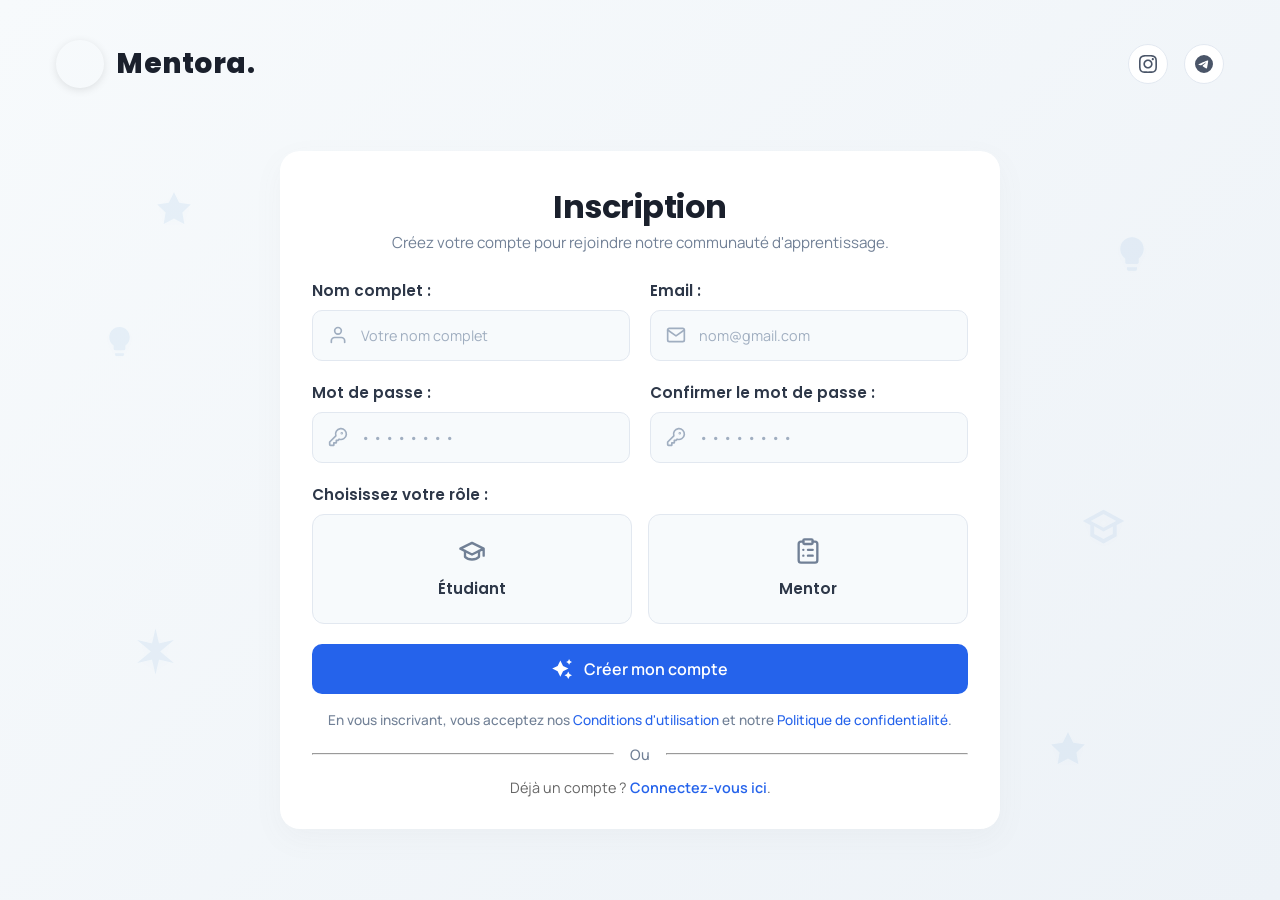
==== Mentora/register.html @ b0e65820 "Initial upload" ====
<!DOCTYPE html>
<html lang="fr">

<head>
    <meta charset="UTF-8" />
    <meta name="viewport" content="width=device-width, initial-scale=1.0" />
    <title>Mentora - Inscription</title>
    <link href="https://fonts.googleapis.com/css2?family=Manrope:wght@200..800&display=swap" rel="stylesheet" />
    <link href="https://fonts.googleapis.com/css2?family=Poppins:wght@300;400;500;600;700&display=swap"
        rel="stylesheet">
    <link rel="stylesheet" href="https://unpkg.com/aos@next/dist/aos.css" />
    <link rel="stylesheet" href="assets/css/register2.css" />
</head>

<body>
    <!-- Animated Background Icons -->
    <div class="bg-icons">
        <div class="floating-icon icon-star-1">
            <svg width="40" height="40" viewBox="0 0 24 24" fill="#2563eb">
                <path
                    d="M12 2l3.09 6.26L22 9.27l-5 4.87 1.18 6.88L12 17.77l-6.18 3.25L7 14.14 2 9.27l6.91-1.01L12 2z" />
            </svg>
        </div>
        <div class="floating-icon icon-bulb-1">
            <svg width="40" height="40" viewBox="0 0 24 24" fill="#2563eb">
                <path
                    d="M9 21c0 .5.4 1 1 1h4c.6 0 1-.5 1-1v-1H9v1zm3-19C8.1 2 5 5.1 5 9c0 2.4 1.2 4.5 3 5.7V17c0 .5.4 1 1 1h6c.6 0 1-.5 1-1v-2.3c1.8-1.3 3-3.4 3-5.7 0-3.9-3.1-7-7-7z" />
            </svg>
        </div>
        <div class="floating-icon icon-rocket-1">
            <svg width="55" height="55" viewBox="0 0 24 24" fill="#2563eb">
                <path d="M12 2L13.5 8.5L20 7L14 12L20 17L13.5 15.5L12 22L10.5 15.5L4 17L10 12L4 7L10.5 8.5L12 2Z" />
            </svg>
        </div>
        <div class="floating-icon icon-grad-1">
            <svg width="45" height="45" viewBox="0 0 24 24" fill="#2563eb">
                <path
                    d="M12 3L1 9l4 2.18v6L12 21l7-3.82v-6L23 9l-11-6zM18.82 9L12 12.72L5.18 9L12 5.28L18.82 9zM17 15.99L12 18.72L7 15.99v-4.27L12 14.72l5-2.73v4.27z" />
            </svg>
        </div>
        <div class="floating-icon icon-star-2">
            <svg width="40" height="40" viewBox="0 0 24 24" fill="#2563eb">
                <path
                    d="M12 2l3.09 6.26L22 9.27l-5 4.87 1.18 6.88L12 17.77l-6.18 3.25L7 14.14 2 9.27l6.91-1.01L12 2z" />
            </svg>
        </div>
        <div class="floating-icon icon-bulb-2">
            <svg width="35" height="35" viewBox="0 0 24 24" fill="#2563eb">
                <path
                    d="M9 21c0 .5.4 1 1 1h4c.6 0 1-.5 1-1v-1H9v1zm3-19C8.1 2 5 5.1 5 9c0 2.4 1.2 4.5 3 5.7V17c0 .5.4 1 1 1h6c.6 0 1-.5 1-1v-2.3c1.8-1.3 3-3.4 3-5.7 0-3.9-3.1-7-7-7z" />
            </svg>
        </div>
    </div>

     <!-- Fixed Large Student Image -->
     <!-- <div class="fixed-student-image">
        <img src="assets/images/4454-removebg-preview.png" class="student-image"
             data-aos="fade-up" data-aos-duration="1600"
            alt="College Student Sketch" />
    </div> -->

    <!-- Header with Logo and Social Icons -->
    <div class="header">
        <div class="logo-container">
            <div class="logo-icon"></div>
            <span class="logo-text">Mentora.</span>
        </div>

        <div class="social-icons">
            <a href="#" class="social-icon instagram" aria-label="Instagram">
                <svg viewBox="0 0 24 24" fill="currentColor">
                    <path
                        d="M12 2.163c3.204 0 3.584.012 4.85.07 3.252.148 4.771 1.691 4.919 4.919.058 1.265.069 1.645.069 4.849 0 3.205-.012 3.584-.069 4.849-.149 3.225-1.664 4.771-4.919 4.919-1.266.058-1.644.07-4.85.07-3.204 0-3.584-.012-4.849-.07-3.26-.149-4.771-1.699-4.919-4.92-.058-1.265-.07-1.644-.07-4.849 0-3.204.013-3.583.07-4.849.149-3.227 1.664-4.771 4.919-4.919 1.266-.057 1.645-.069 4.849-.069zm0-2.163c-3.259 0-3.667.014-4.947.072-4.358.2-6.78 2.618-6.98 6.98-.059 1.281-.073 1.689-.073 4.948 0 3.259.014 3.668.072 4.948.2 4.358 2.618 6.78 6.98 6.98 1.281.058 1.689.072 4.948.072 3.259 0 3.668-.014 4.948-.072 4.354-.2 6.782-2.618 6.979-6.98.059-1.28.073-1.689.073-4.948 0-3.259-.014-3.667-.072-4.947-.196-4.354-2.617-6.78-6.979-6.98-1.281-.059-1.69-.073-4.949-.073zm0 5.838c-3.403 0-6.162 2.759-6.162 6.162s2.759 6.163 6.162 6.163 6.162-2.759 6.162-6.163c0-3.403-2.759-6.162-6.162-6.162zm0 10.162c-2.209 0-4-1.79-4-4 0-2.209 1.791-4 4-4s4 1.791 4 4c0 2.21-1.791 4-4 4zm6.406-11.845c-.796 0-1.441.645-1.441 1.44s.645 1.44 1.441 1.44c.795 0 1.439-.645 1.439-1.44s-.644-1.44-1.439-1.44z" />
                </svg>
            </a>
            <a href="#" class="social-icon telegram" aria-label="Telegram">
                <svg viewBox="0 0 24 24" fill="currentColor">
                    <path
                        d="M11.944 0A12 12 0 0 0 0 12a12 12 0 0 0 12 12 12 12 0 0 0 12-12A12 12 0 0 0 12 0a12 12 0 0 0-.056 0zm4.962 7.224c.1-.002.321.023.465.14a.506.506 0 0 1 .171.325c.016.093.036.306.02.472-.18 1.898-.962 6.502-1.36 8.627-.168.9-.499 1.201-.82 1.23-.696.065-1.225-.46-1.9-.902-1.056-.693-1.653-1.124-2.678-1.8-1.185-.78-.417-1.21.258-1.91.177-.184 3.247-2.977 3.307-3.23.007-.032.014-.15-.056-.212s-.174-.041-.249-.024c-.106.024-1.793 1.14-5.061 3.345-.48.33-.913.49-1.302.48-.428-.008-1.252-.241-1.865-.44-.752-.245-1.349-.374-1.297-.789.027-.216.325-.437.893-.663 3.498-1.524 5.83-2.529 6.998-3.014 3.332-1.386 4.025-1.627 4.476-1.635z" />
                </svg>
            </a>
        </div>
    </div>

    <div class="main-content">
        <div class="container" data-aos="fade-down" data-aos-duration="1600">
            <div class="title_container">
                <h2 class="title">Inscription</h2>
                <span class="subtitle">Créez votre compte pour rejoindre notre communauté d'apprentissage.</span>
            </div>

            <form action="register.php" method="post">
                <!-- Row 1: Nom et Email -->
                <div class="form-row">
                    <div class="input-group">
                        <label class="input-label">Nom complet :</label>
                        <div class="relative">
                            <input type="text" name="fullname" placeholder="Votre nom complet" required />
                            <div>
                                <svg xmlns="http://www.w3.org/2000/svg" fill="none" stroke="currentColor"
                                    stroke-width="2" stroke-linecap="round" stroke-linejoin="round" viewBox="0 0 24 24">
                                    <path d="M20 21v-2a4 4 0 0 0-4-4H8a4 4 0 0 0-4 4v2"></path>
                                    <circle cx="12" cy="7" r="4"></circle>
                                </svg>
                            </div>
                        </div>
                    </div>

                    <div class="input-group">
                        <label class="input-label">Email :</label>
                        <div class="relative">
                            <input type="email" name="email" placeholder="nom@gmail.com" required />
                            <div>
                                <svg xmlns="http://www.w3.org/2000/svg" fill="none" stroke="currentColor"
                                    stroke-width="2" stroke-linecap="round" stroke-linejoin="round" viewBox="0 0 24 24">
                                    <path
                                        d="M4 4h16c1.1 0 2 .9 2 2v12c0 1.1-.9 2-2 2H4c-1.1 0-2-.9-2-2V6c0-1.1.9-2 2-2z">
                                    </path>
                                    <polyline points="22,6 12,13 2,6"></polyline>
                                </svg>
                            </div>
                        </div>
                    </div>
                </div>

                <!-- Row 2: Password inputs -->
                <div class="form-row">
                    <div class="input-group">
                        <label class="input-label">Mot de passe :</label>
                        <div class="relative">
                            <input type="password" name="password" placeholder="• • • • • • • •" required
                                minlength="6" />
                            <div>
                                <svg xmlns="http://www.w3.org/2000/svg" fill="none" stroke="currentColor"
                                    stroke-width="2" stroke-linecap="round" stroke-linejoin="round" viewBox="0 0 24 24">
                                    <path d="M2 18v3c0 .6.4 1 1 1h4v-3h3v-3h2l1.4-1.4a6.5 6.5 0 1 0-4-4Z"></path>
                                    <circle cx="16.5" cy="7.5" r=".5"></circle>
                                </svg>
                            </div>
                        </div>
                    </div>

                    <div class="input-group">
                        <label class="input-label">Confirmer le mot de passe :</label>
                        <div class="relative">
                            <input type="password" name="confirm_password" placeholder="• • • • • • • •" required />
                            <div>
                                <svg xmlns="http://www.w3.org/2000/svg" fill="none" stroke="currentColor"
                                    stroke-width="2" stroke-linecap="round" stroke-linejoin="round" viewBox="0 0 24 24">
                                    <path d="M2 18v3c0 .6.4 1 1 1h4v-3h3v-3h2l1.4-1.4a6.5 6.5 0 1 0-4-4Z"></path>
                                    <circle cx="16.5" cy="7.5" r=".5"></circle>
                                </svg>
                            </div>
                        </div>
                    </div>
                </div>

                <!-- Row 3: Role selection -->
                <div class="input-group">
                    <label class="input-label">Choisissez votre rôle :</label>
                    <div class="role-selection">
                        <div class="role-options">
                            <div class="role-option">
                                <input type="radio" name="role" value="etudiant" id="etudiant" required />
                                <label for="etudiant" class="role-card">
                                    <svg xmlns="http://www.w3.org/2000/svg" fill="none" stroke="currentColor"
                                        stroke-width="2" stroke-linecap="round" stroke-linejoin="round"
                                        viewBox="0 0 24 24">
                                        <path d="M22 10v6M2 10l10-5 10 5-10 5z"></path>
                                        <path d="M6 12v5c3 3 9 3 12 0v-5"></path>
                                    </svg>
                                    <span>Étudiant</span>
                                </label>
                            </div>
                            <div class="role-option">
                                <input type="radio" name="role" value="mentor" id="mentor" />
                                <label for="mentor" class="role-card">
                                    <svg xmlns="http://www.w3.org/2000/svg" fill="none" stroke="currentColor"
                                        stroke-width="2" stroke-linecap="round" stroke-linejoin="round"
                                        viewBox="0 0 24 24">
                                        <path
                                            d="M16 4h2a2 2 0 0 1 2 2v14a2 2 0 0 1-2 2H6a2 2 0 0 1-2-2V6a2 2 0 0 1 2-2h2">
                                        </path>
                                        <rect x="8" y="2" width="8" height="4" rx="1" ry="1"></rect>
                                        <path d="M12 11h4"></path>
                                        <path d="M12 16h4"></path>
                                        <path d="M8 11h.01"></path>
                                        <path d="M8 16h.01"></path>
                                    </svg>
                                    <span>Mentor</span>
                                </label>
                            </div>
                        </div>
                    </div>
                </div>

                <!-- <input type="submit" value="Créer mon compte" /> -->
                <!-- From Uiverse.io by AlimurtuzaCodes -->
                <button class="btn">
                    <svg height="24" width="24" fill="#FFFFFF" viewBox="0 0 24 24" data-name="Layer 1" id="Layer_1"
                        class="sparkle">
                        <path
                            d="M10,21.236,6.755,14.745.264,11.5,6.755,8.255,10,1.764l3.245,6.491L19.736,11.5l-6.491,3.245ZM18,21l1.5,3L21,21l3-1.5L21,18l-1.5-3L18,18l-3,1.5ZM19.333,4.667,20.5,7l1.167-2.333L24,3.5,21.667,2.333,20.5,0,19.333,2.333,17,3.5Z">
                        </path>
                    </svg>

                    <span class="text">Créer mon compte</span>
                </button>
            </form>

            <div class="terms">
                En vous inscrivant, vous acceptez nos <a href="#">Conditions d'utilisation</a> et notre <a
                    href="#">Politique de confidentialité</a>.
            </div>

            <div class="separator">
                <hr class="line" /><span>Ou</span>
                <hr class="line" />
            </div>

            <p class="switch-form">
                Déjà un compte ? <a href="login.html">Connectez-vous ici</a>.
            </p>
        </div>
    </div>

    <script src="https://unpkg.com/aos@next/dist/aos.js"></script>
    <script>
        AOS.init();

        // Validation du mot de passe
        document.querySelector('form').addEventListener('submit', function (e) {
            const password = document.querySelector('input[name="password"]').value;
            const confirmPassword = document.querySelector('input[name="confirm_password"]').value;

            if (password !== confirmPassword) {
                e.preventDefault();
                alert('Les mots de passe ne correspondent pas.');
                return false;
            }

            const role = document.querySelector('input[name="role"]:checked');
            if (!role) {
                e.preventDefault();
                alert('Veuillez sélectionner un rôle.');
                return false;
            }
        });
    </script>
</body>

</html>
---- Mentora/assets/css/register2.css ----
* {
    box-sizing: border-box;
    margin: 0;
    padding: 0;
    font-family: 'Manrope', sans-serif;
}

body {
    background: linear-gradient(135deg, #f7fafc 0%, #edf2f7 100%);
    min-height: 100vh;
    display: flex;
    flex-direction: column;
    padding: 1.5rem;
    overflow-x: hidden;
}

/* Header with Logo and Social Icons */
.header {
    display: flex;
    justify-content: space-between;
    align-items: center;
    padding: 1rem 2rem;
    z-index: 10;
}

.logo-container {
    display: flex;
    align-items: center;
    gap: 0.75rem;
}

.logo-icon {
    width: 48px;
    height: 48px;
    background: url('/assets/images/White_Tower_Symbol.webp') no-repeat center center;
    background-size: cover;
    border-radius: 50%;
    box-shadow: 0 2px 8px rgba(0, 0, 0, 0.1);
}

.logo-text {
    font-size: 1.75rem;
    font-weight: 800;
    color: #1a202c;
    font-family: 'Poppins', sans-serif;
    letter-spacing: 0.5px;
}

.social-icons {
    display: flex;
    gap: 1rem;
}

.social-icon {
    width: 40px;
    height: 40px;
    border-radius: 50%;
    display: flex;
    align-items: center;
    justify-content: center;
    background: #ffffff;
    border: 1px solid #e2e8f0;
    color: #4a5568;
    transition: all 0.3s ease;
    text-decoration: none;
}

.social-icon.instagram:hover {
    border-color: #e53e3e;
    color: #e53e3e;
    transform: translateY(-3px);
    box-shadow: 0 4px 12px rgba(229, 62, 62, 0.2);
}

.social-icon.telegram:hover {
    border-color: #2b6cb0;
    color: #2b6cb0;
    transform: translateY(-3px);
    box-shadow: 0 4px 12px rgba(43, 108, 176, 0.2);
}

.social-icon svg {
    width: 18px;
    height: 18px;
}

/* Main content container */
.main-content {
    flex: 1;
    display: flex;
    justify-content: center;
    align-items: center;
    margin-bottom: 2rem;
}

/* Container */
.container {
    width: 100%;
    max-width: 720px;
    padding: 2rem;
    background: #ffffff;
    border-radius: 20px;
    box-shadow: 0 10px 30px rgba(109, 109, 109, 0.05);
    margin: 0 auto;
    margin-top: 2rem;
}

/* Title Section */
.title_container {
    text-align: center;
    margin-bottom: 1.5rem;
}

.title {
    font-size: 2rem;
    font-weight: 700;
    color: #1a202c;
    font-family: 'Poppins', sans-serif;
    letter-spacing: -0.5px;
}

.subtitle {
    font-size: 0.95rem;
    color: #718096;
    line-height: 1.5;
    font-family: 'Manrope', sans-serif;
    margin-bottom: 1.7rem;
}

/* Form Layout */
form {
    display: flex;
    flex-direction: column;
    gap: 1.25rem;
}

/* Row layouts */
.form-row {
    display: flex;
    gap: 1.25rem;
}

/* Input Groups */
.input-group {
    flex: 1;
    display: flex;
    flex-direction: column;
    gap: 0.5rem;
}

.input-label {
    font-size: 0.95rem;
    font-weight: 600;
    color: #2d3748;
    font-family: 'Poppins', sans-serif;
}

/* Input Container */
.relative {
    position: relative;
}

input[type="text"],
input[type="email"],
input[type="password"] {
    padding: 0.875rem 0.875rem 0.875rem 3rem;
    width: 100%;
    background: #f7fafc;
    border: 1px solid #e2e8f0;
    border-radius: 10px;
    font-size: 0.95rem;
    color: #2d3748;
    transition: all 0.3s ease;
}

input[type="text"]:focus,
input[type="email"]:focus,
input[type="password"]:focus {
    outline: none;
    border-color: #3182ce;
    background: #ffffff;
    box-shadow: 0 0 0 4px rgba(49, 130, 206, 0.1);
}

/* Icons */
.relative svg {
    position: absolute;
    left: 1rem;
    top: 50%;
    transform: translateY(-50%);
    width: 20px;
    height: 20px;
    color: #a0aec0;
    transition: color 0.3s ease;
}

input:focus+div svg {
    color: #3182ce;
}

/* Role Selection Styles */
.role-selection {
    width: 100%;
}

.role-options {
    display: flex;
    gap: 1rem;
}

.role-option {
    flex: 1;
}

.role-option input[type="radio"] {
    display: none;
}

.role-card {
    display: flex;
    flex-direction: column;
    align-items: center;
    justify-content: center;
    padding: 1.25rem;
    background: #f7fafc;
    border: 1px solid #e2e8f0;
    border-radius: 12px;
    cursor: pointer;
    transition: all 0.3s ease;
    gap: 0.75rem;
    height: 110px;
    text-align: center;
}

.role-card:hover {
    border-color: #3182ce;
    background: #ebf8ff;
    transform: translateY(-3px);
    box-shadow: 0 4px 12px rgba(49, 130, 206, 0.1);
}

.role-option input[type="radio"]:checked+.role-card {
    border-color: #3182ce;
    background: #ebf8ff;
    box-shadow: 0 0 0 4px rgba(49, 130, 206, 0.1);
}

.role-card svg {
    width: 28px;
    height: 28px;
    color: #718096;
}

.role-option input[type="radio"]:checked+.role-card svg {
    color: #3182ce;
}

.role-card span {
    font-size: 0.95rem;
    font-weight: 600;
    color: #2d3748;
    font-family: 'Poppins', sans-serif;
}

.role-option input[type="radio"]:checked+.role-card span {
    color: #3182ce;
}

/* Submit Button */
input[type="submit"] {
    padding: 0.875rem;
    background: #2563eb;
    color: #ffffff;
    font-size: 1rem;
    font-weight: 600;
    border: none;
    border-radius: 10px;
    cursor: pointer;
    transition: all 0.3s ease;
}

input[type="submit"]:hover {
    background: #1d4ed8;
    transform: translateY(-2px);
    box-shadow: 0 4px 12px rgba(49, 130, 206, 0.2);
}

/* Uiverse Button */
.btn {
    padding: 0.875rem;
    width: 100%;
    background: #2563eb;
    border: none;
    border-radius: 10px;
    display: flex;
    justify-content: center;
    align-items: center;
    gap: 12px;
    cursor: pointer;
    transition: all 450ms ease-in-out;
}

.sparkle {
    fill: #ffffff;
    width: 20px;
    height: 20px;
    transition: all 800ms ease;
}

.text {
    font-weight: 600;
    color: #ffffff;
    font-size: 1rem;
    font-family: 'Manrope', sans-serif;
}

.btn:hover {
    background: linear-gradient(90deg, #3a6dd8 0%, #3f79f6 100%);
    transform: translateY(-2px);
}

.btn:hover .text {
    color: white;
}

.btn:hover .sparkle {
    fill: white;
    transform: scale(1.2);
}

/* Placeholder */
input::placeholder {
    font-size: 0.9rem;
    color: #a0aec0;
    font-family: 'Manrope', sans-serif;
}

/* Separator */
.separator {
    display: flex;
    align-items: center;
    margin: 0.9rem 0;
    color: #718096;
    font-size: 0.9rem;
}

.separator .line {
    flex: 1;
    height: 1px;
    background: #e2e8f0;
}

.separator span {
    margin: 0 1rem;
    font-weight: 500;
}

/* Switch form link */
.switch-form {
    text-align: center;
    font-size: 0.9rem;
    color: #666;
}

.switch-form a {
    color: #2563eb;
    text-decoration: none;
    font-weight: 600;
    position: relative;
}

.switch-form a::after {
    content: '';
    position: absolute;
    width: 0;
    height: 2px;
    bottom: -2px;
    left: 0;
    background-color: #2563eb;
    transition: width 0.3s ease;
}

.switch-form a:hover::after {
    width: 100%;
}

/* Terms & Conditions */
.terms {
    font-size: 0.85rem;
    color: #718096;
    text-align: center;
    line-height: 1.5;
    margin-top: 1rem;
    font-weight: 500;
}

.terms a {
    color: #2563eb;
    text-decoration: none;
    font-weight: 500;
    position: relative;
}

.terms a:hover {
    text-decoration: underline;
}

/* Animated Background Icons */
.bg-icons {
    position: fixed;
    top: 1%;
    left: 0;
    width: 100%;
    height: 100%;
    pointer-events: none;
    z-index: 1;
    opacity: 0.08;
}

.floating-icon {
    position: absolute;
    animation: float 8s ease-in-out infinite;
    filter: drop-shadow(0 2px 4px rgba(49, 130, 206, 0.2));
}

.floating-icon svg {
    fill: #3182ce;
}

.floating-icon:nth-child(2) {
    animation-delay: -1.5s;
}

.floating-icon:nth-child(3) {
    animation-delay: -3s;
}

.floating-icon:nth-child(4) {
    animation-delay: -0.5s;
}

.floating-icon:nth-child(5) {
    animation-delay: -2.5s;
}

.floating-icon:nth-child(6) {
    animation-delay: -4s;
}

@keyframes float {

    0%,
    100% {
        transform: translateY(0) rotate(0deg) scale(1);
    }

    50% {
        transform: translateY(-25px) rotate(90deg) scale(1.05);
    }
}

.icon-star-1 {
    top: 20%;
    left: 12%;
}

.icon-bulb-1 {
    top: 25%;
    right: 10%;
}

.icon-rocket-1 {
    bottom: 25%;
    left: 10%;
}

.icon-grad-1 {
    top: 55%;
    right: 12%;
}

.icon-star-2 {
    bottom: 15%;
    right: 15%;
}

.icon-bulb-2 {
    top: 35%;
    left: 8%;
}

/* Responsive Design */
@media (max-width: 768px) {
    .form-row {
        flex-direction: column;
        gap: 1rem;
    }

    .role-options {
        flex-direction: column;
        gap: 0.75rem;
    }

    .container {
        max-width: 540px;
        padding: 1.5rem;
    }
}

@media (max-width: 480px) {
    body {
        padding: 1rem;
    }

    .header {
        padding: 0.75rem 1rem;
    }

    .container {
        padding: 1.25rem;
        max-width: 100%;
    }

    .title {
        font-size: 1.75rem;
    }

    .role-card {
        height: 100px;
        padding: 1rem;
    }
}

/* Fixed Large Student Image */
/* .fixed-student-image {
    position: fixed;
    bottom: 20px;
    right: -140px;
    z-index: 1;
    opacity: 0.7;
    transition: all 0.3s ease;
}

.fixed-student-image img {
    width: 400px;
    height: 400px;
    object-fit: cover;
    border-radius: 15px;
    box-shadow: 0 8px 25px rgba(0, 0, 0, 0.15);
} */
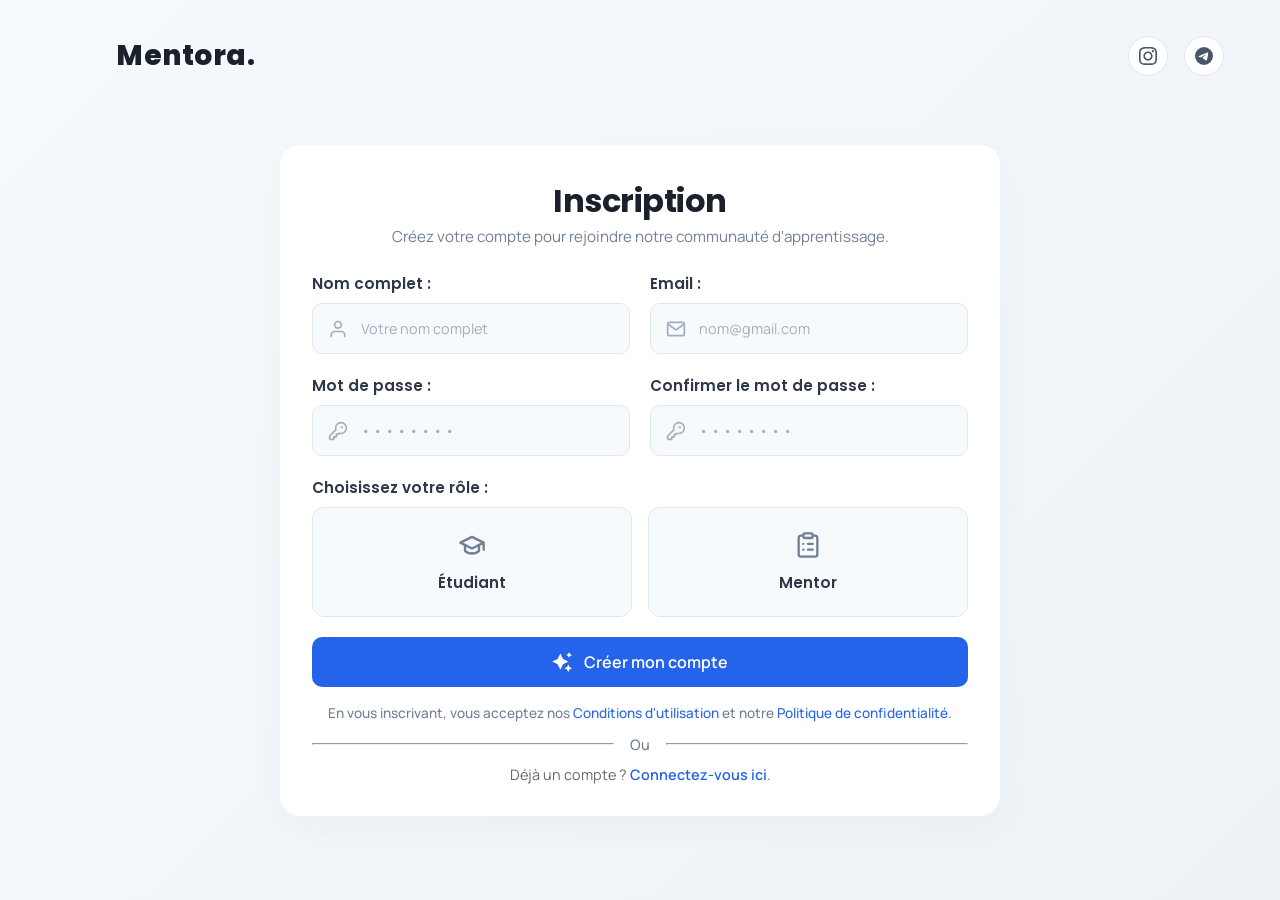
==== commit 87e56d34: "Initial Upload" ====
--- a/Mentora/register.html
+++ b/Mentora/register.html
@@ -14,7 +14,7 @@
 
 <body>
     <!-- Animated Background Icons -->
-    <div class="bg-icons">
+    <!-- <div class="bg-icons">
         <div class="floating-icon icon-star-1">
             <svg width="40" height="40" viewBox="0 0 24 24" fill="#2563eb">
                 <path
@@ -50,13 +50,18 @@
                     d="M9 21c0 .5.4 1 1 1h4c.6 0 1-.5 1-1v-1H9v1zm3-19C8.1 2 5 5.1 5 9c0 2.4 1.2 4.5 3 5.7V17c0 .5.4 1 1 1h6c.6 0 1-.5 1-1v-2.3c1.8-1.3 3-3.4 3-5.7 0-3.9-3.1-7-7-7z" />
             </svg>
         </div>
-    </div>
-
-     <!-- Fixed Large Student Image -->
-     <!-- <div class="fixed-student-image">
-        <img src="assets/images/4454-removebg-preview.png" class="student-image"
-             data-aos="fade-up" data-aos-duration="1600"
-            alt="College Student Sketch" />
+    </div> -->
+
+    <!-- Fixed Large Student Image -->
+    <!-- <div class="fixed-student-image">
+        <img src="assets/images/4454-removebg-preview.png" class="student-image" data-aos="fade-up"
+            data-aos-duration="1600" alt="College Student Sketch" />
+    </div> -->
+
+    <!-- Fixed Large Student Image -->
+    <!-- <div class="fixed-student-image2">
+        <img src="assets/images/4101-removebg-preview.png" class="student-image" data-aos="fade-up"
+            data-aos-duration="1600" alt="College Student Sketch" />
     </div> -->
 
     <!-- Header with Logo and Social Icons -->
--- a/Mentora/assets/css/register2.css
+++ b/Mentora/assets/css/register2.css
@@ -19,7 +19,7 @@
     display: flex;
     justify-content: space-between;
     align-items: center;
-    padding: 1rem 2rem;
+    padding: 0.5rem 2rem;
     z-index: 10;
 }
 
@@ -35,7 +35,7 @@
     background: url('/assets/images/White_Tower_Symbol.webp') no-repeat center center;
     background-size: cover;
     border-radius: 50%;
-    box-shadow: 0 2px 8px rgba(0, 0, 0, 0.1);
+    /* box-shadow: 0 2px 8px rgba(0, 0, 0, 0.1); */
 }
 
 .logo-text {
@@ -102,7 +102,7 @@
     border-radius: 20px;
     box-shadow: 0 10px 30px rgba(109, 109, 109, 0.05);
     margin: 0 auto;
-    margin-top: 2rem;
+    margin-top: 1.8rem;
 }
 
 /* Title Section */
@@ -339,7 +339,7 @@
 .separator {
     display: flex;
     align-items: center;
-    margin: 0.9rem 0;
+    margin: 0.7rem 0;
     color: #718096;
     font-size: 0.9rem;
 }
@@ -532,19 +532,38 @@
 }
 
 /* Fixed Large Student Image */
-/* .fixed-student-image {
+.fixed-student-image {
     position: fixed;
     bottom: 20px;
-    right: -140px;
+    right: -125px;
+    /* left: -35px; */
     z-index: 1;
-    opacity: 0.7;
+    /* opacity: 0.7; */
     transition: all 0.3s ease;
 }
 
 .fixed-student-image img {
     width: 400px;
-    height: 400px;
+    height: 500px;
     object-fit: cover;
     border-radius: 15px;
-    box-shadow: 0 8px 25px rgba(0, 0, 0, 0.15);
-} */+    /* box-shadow: 0 8px 25px rgba(0, 0, 0, 0.15); */
+}
+
+/*  */
+.fixed-student-image2 {
+    position: fixed;
+    top: 140px;
+    left: -45px;
+    z-index: 1;
+    /* opacity: 0.7; */
+    transition: all 0.3s ease;
+}
+
+.fixed-student-image2 img {
+    width: 340px;
+    height: 340px;
+    object-fit: cover;
+    border-radius: 15px;
+    /* box-shadow: 0 8px 25px rgba(0, 0, 0, 0.15); */
+}
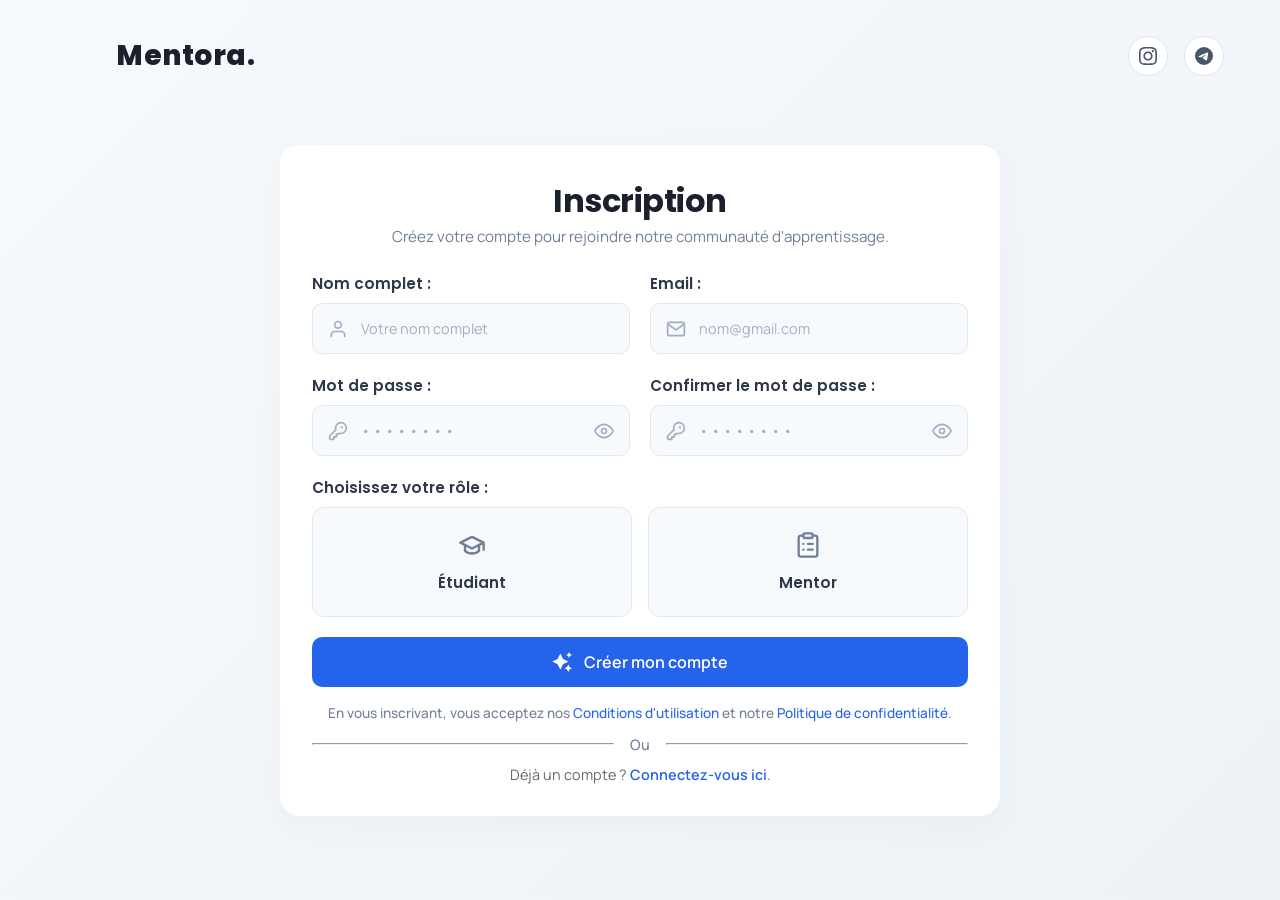
==== commit e1fb1688: "Initial upload" ====
--- a/Mentora/register.html
+++ b/Mentora/register.html
@@ -133,8 +133,8 @@
                     <div class="input-group">
                         <label class="input-label">Mot de passe :</label>
                         <div class="relative">
-                            <input type="password" name="password" placeholder="• • • • • • • •" required
-                                minlength="6" />
+                            <input type="password" name="password" id="passwordInput" placeholder="• • • • • • • •"
+                                required minlength="6" />
                             <div>
                                 <svg xmlns="http://www.w3.org/2000/svg" fill="none" stroke="currentColor"
                                     stroke-width="2" stroke-linecap="round" stroke-linejoin="round" viewBox="0 0 24 24">
@@ -142,13 +142,21 @@
                                     <circle cx="16.5" cy="7.5" r=".5"></circle>
                                 </svg>
                             </div>
+                            <!-- Eye Toggle Icon for password -->
+                            <svg class="eye-toggle" id="eyeToggle1" xmlns="http://www.w3.org/2000/svg" fill="none"
+                                stroke="currentColor" stroke-width="2" stroke-linecap="round" stroke-linejoin="round"
+                                viewBox="0 0 24 24">
+                                <path d="M1 12s4-8 11-8 11 8 11 8-4 8-11 8-11-8-11-8z"></path>
+                                <circle cx="12" cy="12" r="3"></circle>
+                            </svg>
                         </div>
                     </div>
 
                     <div class="input-group">
                         <label class="input-label">Confirmer le mot de passe :</label>
                         <div class="relative">
-                            <input type="password" name="confirm_password" placeholder="• • • • • • • •" required />
+                            <input type="password" name="confirm_password" id="confirmPasswordInput"
+                                placeholder="• • • • • • • •" required />
                             <div>
                                 <svg xmlns="http://www.w3.org/2000/svg" fill="none" stroke="currentColor"
                                     stroke-width="2" stroke-linecap="round" stroke-linejoin="round" viewBox="0 0 24 24">
@@ -156,6 +164,13 @@
                                     <circle cx="16.5" cy="7.5" r=".5"></circle>
                                 </svg>
                             </div>
+                            <!-- Eye Toggle Icon for confirm password -->
+                            <svg class="eye-toggle" id="eyeToggle2" xmlns="http://www.w3.org/2000/svg" fill="none"
+                                stroke="currentColor" stroke-width="2" stroke-linecap="round" stroke-linejoin="round"
+                                viewBox="0 0 24 24">
+                                <path d="M1 12s4-8 11-8 11 8 11 8-4 8-11 8-11-8-11-8z"></path>
+                                <circle cx="12" cy="12" r="3"></circle>
+                            </svg>
                         </div>
                     </div>
                 </div>
@@ -199,8 +214,6 @@
                     </div>
                 </div>
 
-                <!-- <input type="submit" value="Créer mon compte" /> -->
-                <!-- From Uiverse.io by AlimurtuzaCodes -->
                 <button class="btn">
                     <svg height="24" width="24" fill="#FFFFFF" viewBox="0 0 24 24" data-name="Layer 1" id="Layer_1"
                         class="sparkle">
@@ -233,22 +246,47 @@
     <script>
         AOS.init();
 
-        // Validation du mot de passe
-        document.querySelector('form').addEventListener('submit', function (e) {
-            const password = document.querySelector('input[name="password"]').value;
-            const confirmPassword = document.querySelector('input[name="confirm_password"]').value;
-
-            if (password !== confirmPassword) {
-                e.preventDefault();
-                alert('Les mots de passe ne correspondent pas.');
-                return false;
+        // Password eye toggle functionality for both inputs
+        const passwordInput = document.getElementById('passwordInput');
+        const confirmPasswordInput = document.getElementById('confirmPasswordInput');
+        const eyeToggle1 = document.getElementById('eyeToggle1');
+        const eyeToggle2 = document.getElementById('eyeToggle2');
+
+        // Toggle for first password input
+        eyeToggle1.addEventListener('click', function () {
+            if (passwordInput.type === 'password') {
+                passwordInput.type = 'text';
+                // Change to eye-off icon
+                eyeToggle1.innerHTML = `
+                    <path d="M17.94 17.94A10.07 10.07 0 0 1 12 20c-7 0-11-8-11-8a18.45 18.45 0 0 1 5.06-5.94M9.9 4.24A9.12 9.12 0 0 1 12 4c7 0 11 8 11 8a18.5 18.5 0 0 1-2.16 3.19m-6.72-1.07a3 3 0 1 1-4.24-4.24"></path>
+                    <line x1="1" y1="1" x2="23" y2="23"></line>
+                `;
+            } else {
+                passwordInput.type = 'password';
+                // Change back to eye icon
+                eyeToggle1.innerHTML = `
+                    <path d="M1 12s4-8 11-8 11 8 11 8-4 8-11 8-11-8-11-8z"></path>
+                    <circle cx="12" cy="12" r="3"></circle>
+                `;
             }
-
-            const role = document.querySelector('input[name="role"]:checked');
-            if (!role) {
-                e.preventDefault();
-                alert('Veuillez sélectionner un rôle.');
-                return false;
+        });
+
+        // Toggle for confirm password input
+        eyeToggle2.addEventListener('click', function () {
+            if (confirmPasswordInput.type === 'password') {
+                confirmPasswordInput.type = 'text';
+                // Change to eye-off icon
+                eyeToggle2.innerHTML = `
+                    <path d="M17.94 17.94A10.07 10.07 0 0 1 12 20c-7 0-11-8-11-8a18.45 18.45 0 0 1 5.06-5.94M9.9 4.24A9.12 9.12 0 0 1 12 4c7 0 11 8 11 8a18.5 18.5 0 0 1-2.16 3.19m-6.72-1.07a3 3 0 1 1-4.24-4.24"></path>
+                    <line x1="1" y1="1" x2="23" y2="23"></line>
+                `;
+            } else {
+                confirmPasswordInput.type = 'password';
+                // Change back to eye icon
+                eyeToggle2.innerHTML = `
+                    <path d="M1 12s4-8 11-8 11 8 11 8-4 8-11 8-11-8-11-8z"></path>
+                    <circle cx="12" cy="12" r="3"></circle>
+                `;
             }
         });
     </script>
--- a/Mentora/assets/css/register2.css
+++ b/Mentora/assets/css/register2.css
@@ -173,6 +173,11 @@
     transition: all 0.3s ease;
 }
 
+/* Adjust padding for password fields with eye icon */
+input[type="password"] {
+    padding-right: 3rem;
+}
+
 input[type="text"]:focus,
 input[type="email"]:focus,
 input[type="password"]:focus {
@@ -182,8 +187,8 @@
     box-shadow: 0 0 0 4px rgba(49, 130, 206, 0.1);
 }
 
-/* Icons */
-.relative svg {
+/* Left Icons */
+.relative>div svg {
     position: absolute;
     left: 1rem;
     top: 50%;
@@ -195,6 +200,23 @@
 }
 
 input:focus+div svg {
+    color: #3182ce;
+}
+
+/* Eye Toggle Icon */
+.eye-toggle {
+    position: absolute;
+    right: 1rem;
+    top: 50%;
+    transform: translateY(-50%);
+    width: 20px;
+    height: 20px;
+    color: #a0aec0;
+    cursor: pointer;
+    transition: color 0.3s ease;
+}
+
+.eye-toggle:hover {
     color: #3182ce;
 }
 
